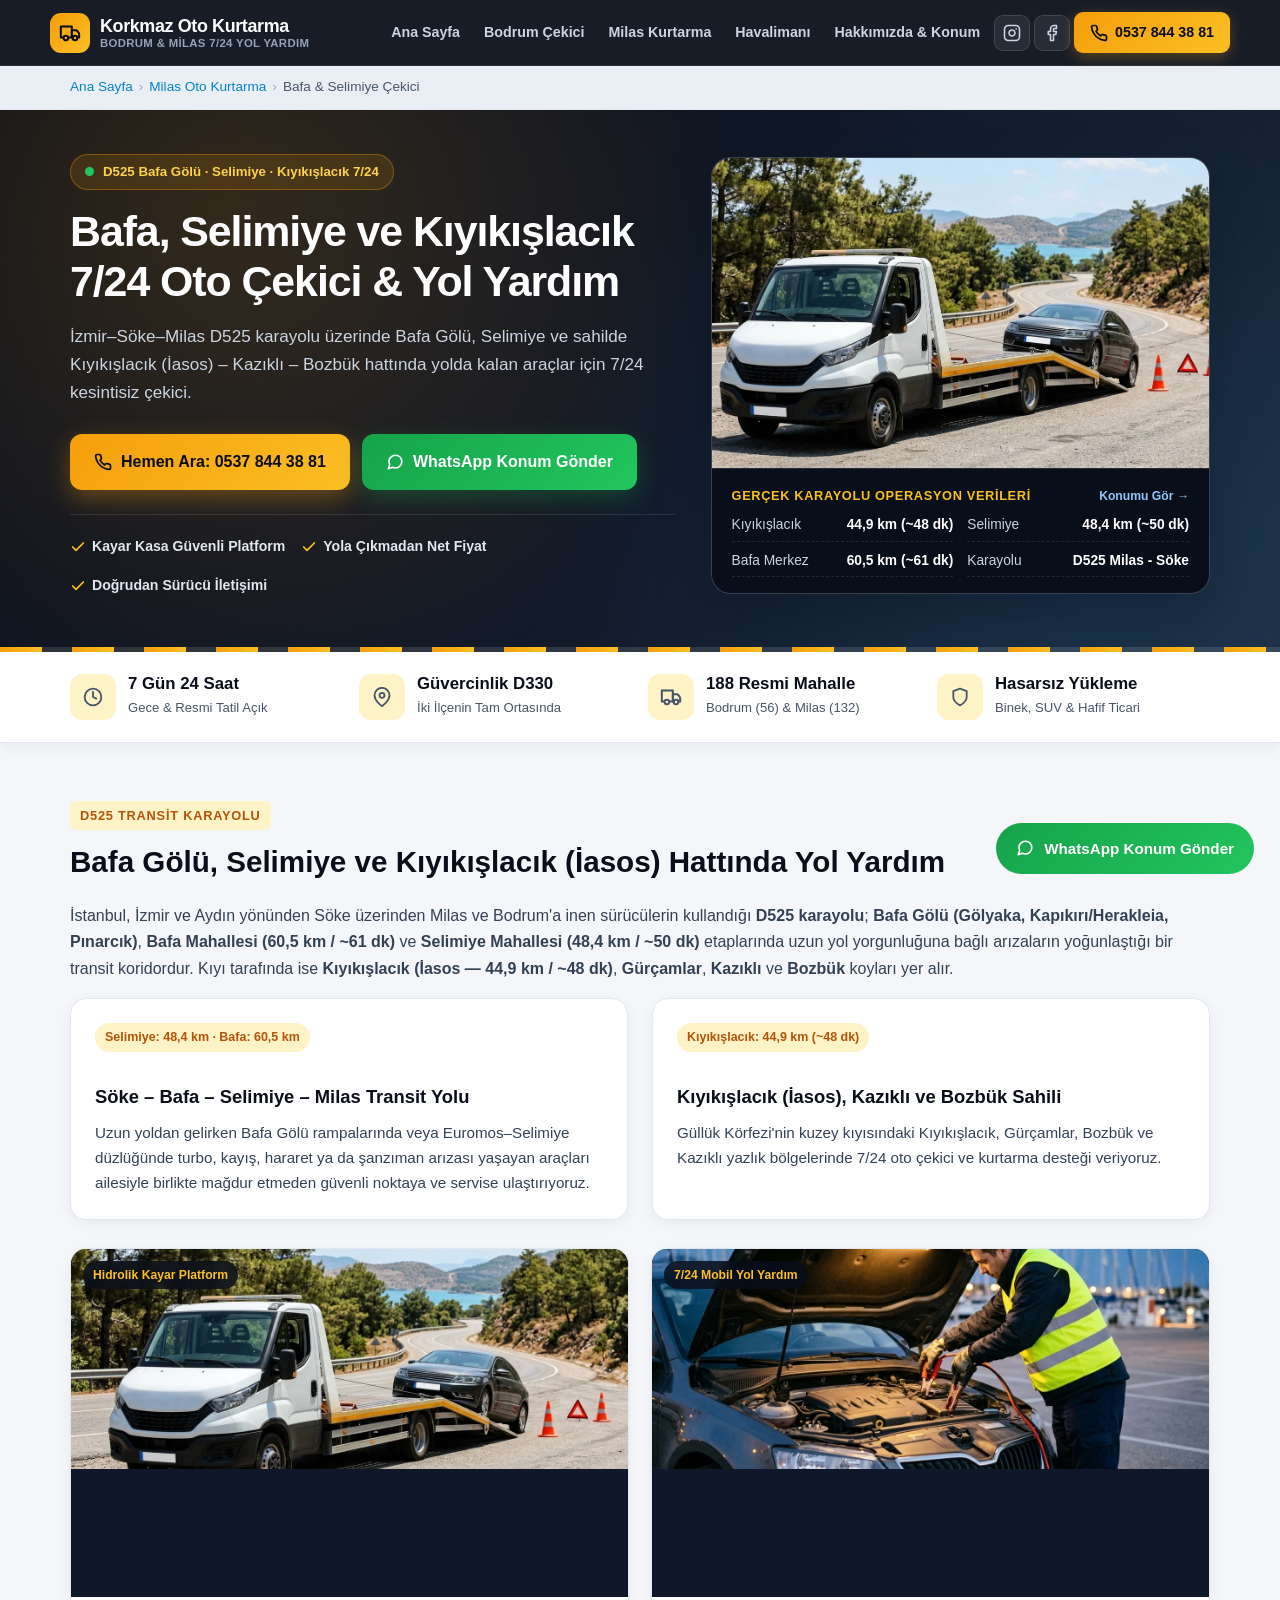
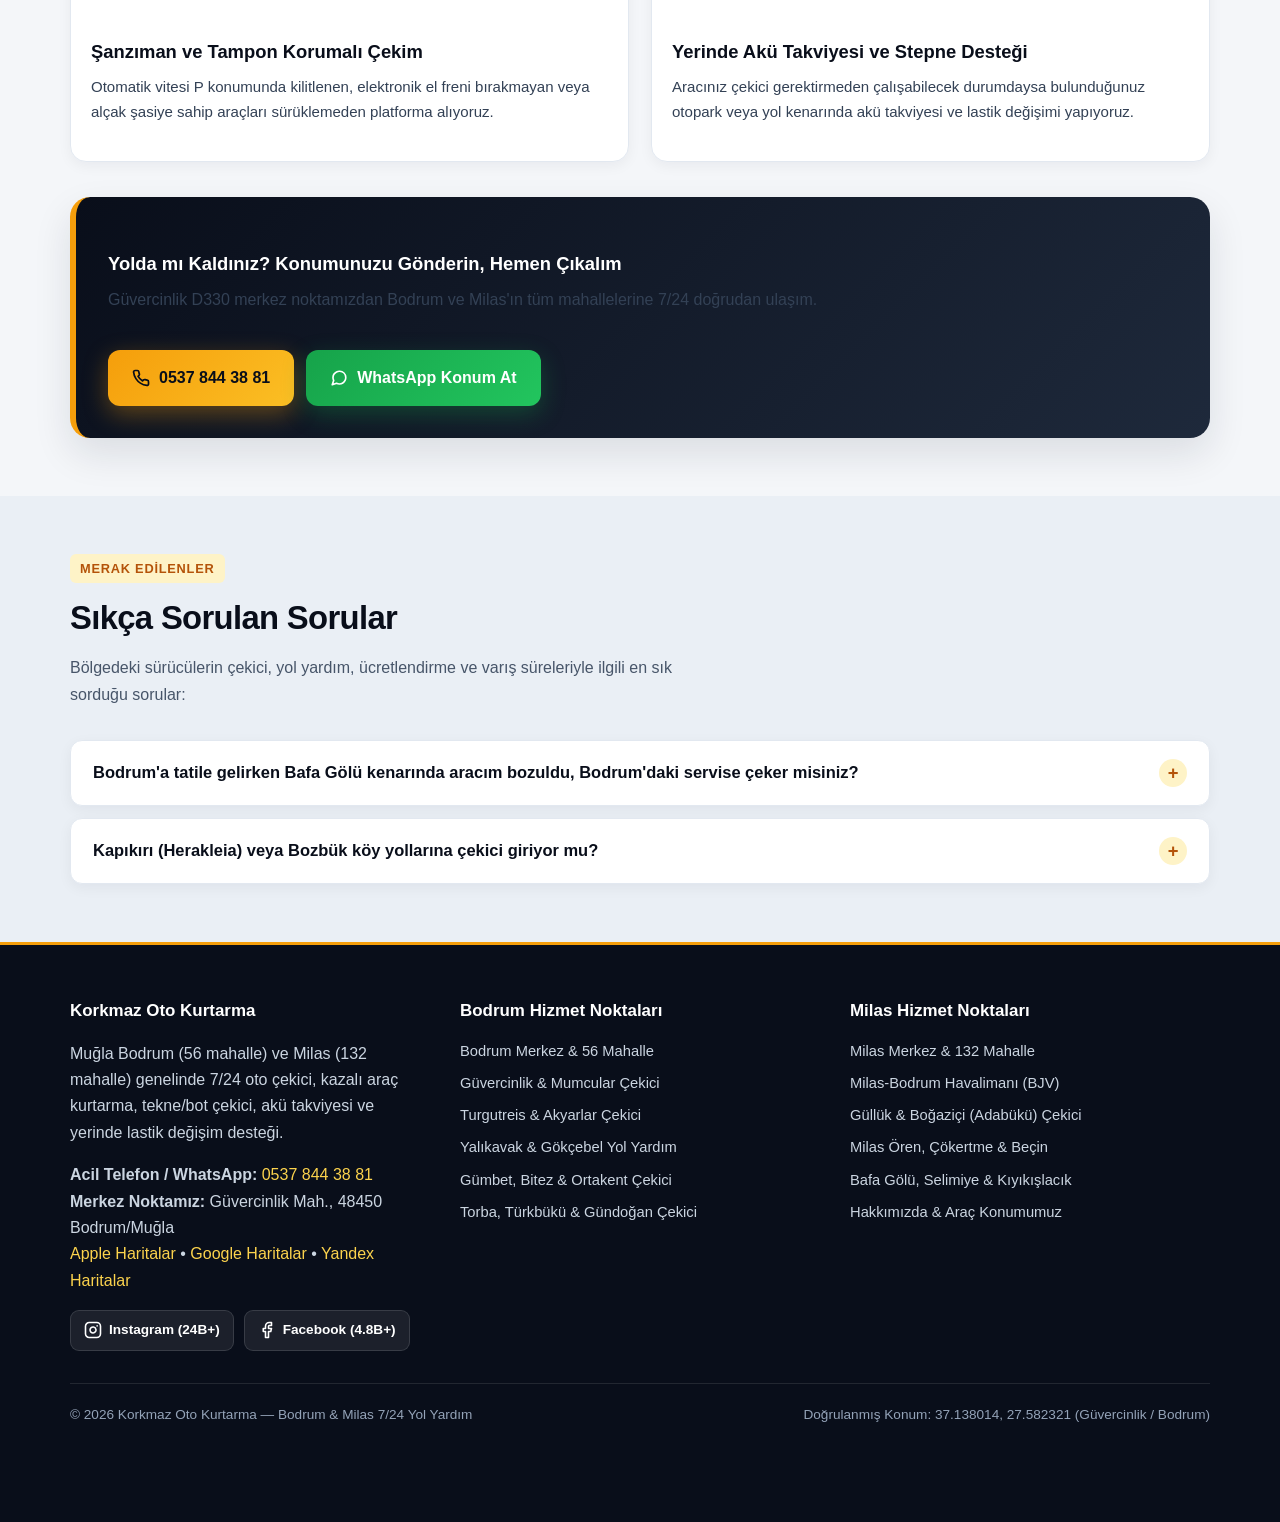
==== bafa-selimiye-cekici.html @ 641ee7a3 "Add files via upload" ====
<!DOCTYPE html>
<html lang="tr">
<head>
  <meta charset="utf-8">
  <meta name="viewport" content="width=device-width, initial-scale=1">
  <title>Bafa ve Selimiye 7/24 Çekici Yol Yardım | Korkmaz</title>
  <meta name="description" content="Bafa Gölü, Selimiye, Kapıkırı ve Kıyıkışlacık (İasos) D525 karayolunda 7/24 oto çekici ve yol yardım. Acil ulaşım hattı: 0537 844 38 81.">
  <link rel="canonical" href="https://www.kurtaricibodrum.com/bafa-selimiye-cekici.html">
  <meta name="robots" content="index, follow">
  <meta name="geo.region" content="TR-48">
  <meta name="geo.placename" content="Güvercinlik, Bodrum, Muğla">
  <meta name="geo.position" content="37.138014;27.582321">
  <meta name="ICBM" content="37.138014, 27.582321">
  <meta property="og:locale" content="tr_TR">
  <meta property="og:type" content="website">
  <meta property="og:title" content="Bafa ve Selimiye 7/24 Çekici Yol Yardım | Korkmaz">
  <meta property="og:description" content="Bafa Gölü, Selimiye, Kapıkırı ve Kıyıkışlacık (İasos) D525 karayolunda 7/24 oto çekici ve yol yardım. Acil ulaşım hattı: 0537 844 38 81.">
  <meta property="og:url" content="https://www.kurtaricibodrum.com/bafa-selimiye-cekici.html">
  <meta property="og:image" content="https://www.kurtaricibodrum.com/assets/img/kayar-kasa-oto-kurtarma.webp">
  <meta property="og:site_name" content="Korkmaz Oto Kurtarma">
  <link rel="stylesheet" href="assets/style.css">
  <script type="application/ld+json">
[
  {
    "@context": "https://schema.org",
    "@type": "AutomotiveBusiness",
    "@id": "https://www.kurtaricibodrum.com/#korkmaz-oto-kurtarma",
    "name": "Korkmaz Oto Kurtarma",
    "url": "https://www.kurtaricibodrum.com/bafa-selimiye-cekici.html",
    "image": "https://www.kurtaricibodrum.com/assets/img/kayar-kasa-oto-kurtarma.webp",
    "telephone": "+905378443881",
    "priceRange": "₺₺",
    "address": {
      "@type": "PostalAddress",
      "streetAddress": "Güvercinlik Mahallesi",
      "addressLocality": "Bodrum",
      "addressRegion": "Muğla",
      "postalCode": "48450",
      "addressCountry": "TR"
    },
    "geo": {
      "@type": "GeoCoordinates",
      "latitude": 37.138014,
      "longitude": 27.582321
    },
    "hasMap": "https://maps.apple.com/?ll=37.138014,27.582321&q=Korkmaz+Oto+Kurtarma",
    "openingHoursSpecification": [
      {
        "@type": "OpeningHoursSpecification",
        "dayOfWeek": [
          "Monday",
          "Tuesday",
          "Wednesday",
          "Thursday",
          "Friday",
          "Saturday",
          "Sunday"
        ],
        "opens": "00:00",
        "closes": "23:59"
      }
    ],
    "areaServed": [
      {
        "@type": "Place",
        "name": "Bafa, Milas"
      },
      {
        "@type": "Place",
        "name": "Selimiye, Milas"
      },
      {
        "@type": "Place",
        "name": "Kıyıkışlacık, Milas"
      },
      {
        "@type": "Place",
        "name": "Kapıkırı, Milas"
      },
      {
        "@type": "Place",
        "name": "Gölyaka, Milas"
      },
      {
        "@type": "Place",
        "name": "Bozbük, Milas"
      },
      {
        "@type": "Place",
        "name": "Kazıklı, Milas"
      }
    ],
    "sameAs": [
      "https://www.instagram.com/bodrum_korkmaz_oto_kurtarma/",
      "https://www.facebook.com/korkmazotoyolyardim",
      "https://maps.apple.com/?ll=37.138014,27.582321&q=Korkmaz+Oto+Kurtarma",
      "https://www.google.com/maps?q=37.138014,27.582321",
      "https://yandex.com.tr/harita/?pt=27.582321,37.138014&z=18&l=map"
    ]
  },
  {
    "@context": "https://schema.org",
    "@type": "BreadcrumbList",
    "itemListElement": [
      {
        "@type": "ListItem",
        "position": 1,
        "name": "Ana Sayfa",
        "item": "https://www.kurtaricibodrum.com/"
      },
      {
        "@type": "ListItem",
        "position": 2,
        "name": "Milas Oto Kurtarma",
        "item": "https://www.kurtaricibodrum.com/milas-oto-kurtarma.html"
      },
      {
        "@type": "ListItem",
        "position": 3,
        "name": "Bafa & Selimiye Çekici",
        "item": "https://www.kurtaricibodrum.com/bafa-selimiye-cekici.html"
      }
    ]
  },
  {
    "@context": "https://schema.org",
    "@type": "FAQPage",
    "mainEntity": [
      {
        "@type": "Question",
        "name": "Bodrum'a tatile gelirken Bafa Gölü kenarında aracım bozuldu, Bodrum'daki servise çeker misiniz?",
        "acceptedAnswer": {
          "@type": "Answer",
          "text": "Evet, Bafa veya Selimiye'de arızalanan aracınızı ister en yakın Milas Sanayi Sitesi'ne ister tatil yapacağınız Bodrum'daki yetkili/özel servise doğrudan çekiyoruz."
        }
      },
      {
        "@type": "Question",
        "name": "Kapıkırı (Herakleia) veya Bozbük köy yollarına çekici giriyor mu?",
        "acceptedAnswer": {
          "@type": "Answer",
          "text": "Evet, Bafa Gölü çevresindeki Kapıkırı ve Gölyaka ile sahildeki Kıyıkışlacık, Gürçamlar, Bozbük ve Kazıklı mahallelerinin tamamına ulaşıyoruz."
        }
      }
    ]
  }
]
  </script>
</head>
<body>
  <header class="site-header">
    <div class="container header-inner">
      <a href="index.html" class="brand">
        <span class="brand-badge"><svg width="22" height="22" viewBox="0 0 24 24" fill="none" stroke="currentColor" stroke-width="2.2" stroke-linecap="round" stroke-linejoin="round" aria-hidden="true"><path d="M10 17h4V5H2v12h3"/><path d="M20 17h2v-3.34a4 4 0 0 0-1.17-2.83L19 9h-5v8h1"/><circle cx="7.5" cy="17.5" r="2.5"/><circle cx="17.5" cy="17.5" r="2.5"/></svg></span>
        <span class="brand-text">
          <span class="brand-title">Korkmaz Oto Kurtarma</span>
          <span class="brand-sub">Bodrum &amp; Milas 7/24 Yol Yardım</span>
        </span>
      </a>
      <button class="nav-toggle" type="button" aria-label="Menüyü aç" aria-expanded="false">&#9776; Menü</button>
      <nav class="main-nav" id="mainNav" aria-label="Ana menü">
        <a href="index.html" class="">Ana Sayfa</a><a href="bodrum-cekici.html" class="">Bodrum Çekici</a><a href="milas-oto-kurtarma.html" class="">Milas Kurtarma</a><a href="milas-bodrum-havalimani-cekici.html" class="">Havalimanı</a><a href="hakkimizda.html" class="">Hakkımızda & Konum</a>
        <a href="https://www.instagram.com/bodrum_korkmaz_oto_kurtarma/" target="_blank" rel="noopener" class="header-social-icon" aria-label="Instagram (@bodrum_korkmaz_oto_kurtarma)" title="Instagram"><svg width="18" height="18" viewBox="0 0 24 24" fill="none" stroke="currentColor" stroke-width="2.1" stroke-linecap="round" stroke-linejoin="round" aria-hidden="true"><rect x="2" y="2" width="20" height="20" rx="5" ry="5"/><path d="M16 11.37A4 4 0 1 1 12.63 8 4 4 0 0 1 16 11.37z"/><line x1="17.5" y1="6.5" x2="17.51" y2="6.5"/></svg></a>
        <a href="https://www.facebook.com/korkmazotoyolyardim" target="_blank" rel="noopener" class="header-social-icon" aria-label="Facebook (Korkmaz Oto Kurtarma)" title="Facebook"><svg width="18" height="18" viewBox="0 0 24 24" fill="none" stroke="currentColor" stroke-width="2.1" stroke-linecap="round" stroke-linejoin="round" aria-hidden="true"><path d="M18 2h-3a5 5 0 0 0-5 5v3H7v4h3v8h4v-8h3l1-4h-4V7a1 1 0 0 1 1-1h3z"/></svg></a>
        <a href="tel:+905378443881" class="header-cta"><svg width="18" height="18" viewBox="0 0 24 24" fill="none" stroke="currentColor" stroke-width="2.3" stroke-linecap="round" stroke-linejoin="round" aria-hidden="true"><path d="M22 16.92v3a2 2 0 0 1-2.18 2 19.79 19.79 0 0 1-8.63-3.07 19.5 19.5 0 0 1-6-6 19.79 19.79 0 0 1-3.07-8.67A2 2 0 0 1 4.11 2h3a2 2 0 0 1 2 1.72c.12.96.36 1.9.7 2.81a2 2 0 0 1-.45 2.11L8.09 9.91a16 16 0 0 0 6 6l1.27-1.27a2 2 0 0 1 2.11-.45c.91.34 1.85.58 2.81.7A2 2 0 0 1 22 16.92z"/></svg> 0537 844 38 81</a>
      </nav>
    </div>
  </header>

  <nav class="breadcrumb" aria-label="Sayfa yolu"><div class="container"><ol><li><a href="index.html">Ana Sayfa</a></li><li><a href="milas-oto-kurtarma.html">Milas Oto Kurtarma</a></li><li aria-current="page">Bafa & Selimiye Çekici</li></ol></div></nav>

  <main>
    <section class="hero">
      <div class="container hero-grid">
        <div class="hero-content">
          <span class="hero-tag"><span class="live-dot"></span> D525 Bafa Gölü · Selimiye · Kıyıkışlacık 7/24</span>
          <h1>Bafa, Selimiye ve Kıyıkışlacık 7/24 Oto Çekici & Yol Yardım</h1>
          <p class="lead">İzmir–Söke–Milas D525 karayolu üzerinde Bafa Gölü, Selimiye ve sahilde Kıyıkışlacık (İasos) – Kazıklı – Bozbük hattında yolda kalan araçlar için 7/24 kesintisiz çekici.</p>
          <div class="cta-group">
            <a href="tel:+905378443881" class="btn btn-call"><svg width="18" height="18" viewBox="0 0 24 24" fill="none" stroke="currentColor" stroke-width="2.3" stroke-linecap="round" stroke-linejoin="round" aria-hidden="true"><path d="M22 16.92v3a2 2 0 0 1-2.18 2 19.79 19.79 0 0 1-8.63-3.07 19.5 19.5 0 0 1-6-6 19.79 19.79 0 0 1-3.07-8.67A2 2 0 0 1 4.11 2h3a2 2 0 0 1 2 1.72c.12.96.36 1.9.7 2.81a2 2 0 0 1-.45 2.11L8.09 9.91a16 16 0 0 0 6 6l1.27-1.27a2 2 0 0 1 2.11-.45c.91.34 1.85.58 2.81.7A2 2 0 0 1 22 16.92z"/></svg> Hemen Ara: 0537 844 38 81</a>
            <a href="https://wa.me/905378443881?text=Merhaba%2C%20Korkmaz%20Oto%20Kurtarma%27dan%20konumuma%20acil%20%C3%A7ekici%20%2F%20yol%20yard%C4%B1m%20deste%C4%9Fi%20istiyorum." class="btn btn-wa" rel="noopener" target="_blank"><svg width="18" height="18" viewBox="0 0 24 24" fill="none" stroke="currentColor" stroke-width="2.2" stroke-linecap="round" stroke-linejoin="round" aria-hidden="true"><path d="M21 11.5a8.38 8.38 0 0 1-.9 3.8 8.5 8.5 0 0 1-7.6 4.7 8.38 8.38 0 0 1-3.8-.9L3 21l1.9-5.7a8.38 8.38 0 0 1-.9-3.8 8.5 8.5 0 0 1 4.7-7.6 8.38 8.38 0 0 1 3.8-.9h.5a8.48 8.48 0 0 1 8 8v.5z"/></svg> WhatsApp Konum Gönder</a>
          </div>
          <div class="hero-trust">
            <span><svg width="16" height="16" viewBox="0 0 24 24" fill="none" stroke="currentColor" stroke-width="2.6" stroke-linecap="round" stroke-linejoin="round" aria-hidden="true"><polyline points="20 6 9 17 4 12"/></svg> Kayar Kasa Güvenli Platform</span>
            <span><svg width="16" height="16" viewBox="0 0 24 24" fill="none" stroke="currentColor" stroke-width="2.6" stroke-linecap="round" stroke-linejoin="round" aria-hidden="true"><polyline points="20 6 9 17 4 12"/></svg> Yola Çıkmadan Net Fiyat</span>
            <span><svg width="16" height="16" viewBox="0 0 24 24" fill="none" stroke="currentColor" stroke-width="2.6" stroke-linecap="round" stroke-linejoin="round" aria-hidden="true"><polyline points="20 6 9 17 4 12"/></svg> Doğrudan Sürücü İletişimi</span>
          </div>
        </div>
        <div class="hero-visual">
          <img src="assets/img/kayar-kasa-oto-kurtarma.webp" alt="Bafa Gölü ve Selimiye karayolunda 7/24 kayar kasa oto çekici" width="1280" height="800" fetchpriority="high">
          <div class="hero-overlay-card">
            <p class="hero-overlay-title"><span>Gerçek Karayolu Operasyon Verileri</span> <a href="hakkimizda.html#harita">Konumu Gör &rarr;</a></p>
            <div class="stat-grid-mini">
              <div><span>Kıyıkışlacık</span><strong>44,9 km (~48 dk)</strong></div><div><span>Selimiye</span><strong>48,4 km (~50 dk)</strong></div><div><span>Bafa Merkez</span><strong>60,5 km (~61 dk)</strong></div><div><span>Karayolu</span><strong>D525 Milas - Söke</strong></div>
            </div>
          </div>
        </div>
      </div>
    </section>

    <div class="metric-ribbon">
      <div class="container metric-grid">
        <div class="metric-box">
          <span class="metric-icon"><svg width="20" height="20" viewBox="0 0 24 24" fill="none" stroke="currentColor" stroke-width="2.2" stroke-linecap="round" stroke-linejoin="round" aria-hidden="true"><circle cx="12" cy="12" r="10"/><polyline points="12 6 12 12 16 14"/></svg></span>
          <div>
            <strong>7 Gün 24 Saat</strong>
            <span>Gece &amp; Resmi Tatil Açık</span>
          </div>
        </div>
        <div class="metric-box">
          <span class="metric-icon"><svg width="20" height="20" viewBox="0 0 24 24" fill="none" stroke="currentColor" stroke-width="2.2" stroke-linecap="round" stroke-linejoin="round" aria-hidden="true"><path d="M21 10c0 7-9 13-9 13s-9-6-9-13a9 9 0 0 1 18 0z"/><circle cx="12" cy="10" r="3"/></svg></span>
          <div>
            <strong>Güvercinlik D330</strong>
            <span>İki İlçenin Tam Ortasında</span>
          </div>
        </div>
        <div class="metric-box">
          <span class="metric-icon"><svg width="22" height="22" viewBox="0 0 24 24" fill="none" stroke="currentColor" stroke-width="2.2" stroke-linecap="round" stroke-linejoin="round" aria-hidden="true"><path d="M10 17h4V5H2v12h3"/><path d="M20 17h2v-3.34a4 4 0 0 0-1.17-2.83L19 9h-5v8h1"/><circle cx="7.5" cy="17.5" r="2.5"/><circle cx="17.5" cy="17.5" r="2.5"/></svg></span>
          <div>
            <strong>188 Resmi Mahalle</strong>
            <span>Bodrum (56) &amp; Milas (132)</span>
          </div>
        </div>
        <div class="metric-box">
          <span class="metric-icon"><svg width="20" height="20" viewBox="0 0 24 24" fill="none" stroke="currentColor" stroke-width="2.2" stroke-linecap="round" stroke-linejoin="round" aria-hidden="true"><path d="M12 22s8-4 8-10V5l-8-3-8 3v7c0 6 8 10 8 10z"/></svg></span>
          <div>
            <strong>Hasarsız Yükleme</strong>
            <span>Binek, SUV &amp; Hafif Ticari</span>
          </div>
        </div>
      </div>
    </div>

    
<section class="section prose">
  <div class="container">
    <span class="section-kicker">D525 Transit Karayolu</span>
    <h2>Bafa Gölü, Selimiye ve Kıyıkışlacık (İasos) Hattında Yol Yardım</h2>
    <p>İstanbul, İzmir ve Aydın yönünden Söke üzerinden Milas ve Bodrum'a inen sürücülerin kullandığı <strong>D525 karayolu</strong>; <strong>Bafa Gölü (Gölyaka, Kapıkırı/Herakleia, Pınarcık)</strong>, <strong>Bafa Mahallesi (60,5 km / ~61 dk)</strong> ve <strong>Selimiye Mahallesi (48,4 km / ~50 dk)</strong> etaplarında uzun yol yorgunluğuna bağlı arızaların yoğunlaştığı bir transit koridordur. Kıyı tarafında ise <strong>Kıyıkışlacık (İasos — 44,9 km / ~48 dk)</strong>, <strong>Gürçamlar</strong>, <strong>Kazıklı</strong> ve <strong>Bozbük</strong> koyları yer alır.</p>
    <div class="grid-2">
      <div class="card">
        <span class="badge-km">Selimiye: 48,4 km · Bafa: 60,5 km</span>
        <h3>Söke – Bafa – Selimiye – Milas Transit Yolu</h3>
        <p>Uzun yoldan gelirken Bafa Gölü rampalarında veya Euromos–Selimiye düzlüğünde turbo, kayış, hararet ya da şanzıman arızası yaşayan araçları ailesiyle birlikte mağdur etmeden güvenli noktaya ve servise ulaştırıyoruz.</p>
      </div>
      <div class="card">
        <span class="badge-km">Kıyıkışlacık: 44,9 km (~48 dk)</span>
        <h3>Kıyıkışlacık (İasos), Kazıklı ve Bozbük Sahili</h3>
        <p>Güllük Körfezi'nin kuzey kıyısındaki Kıyıkışlacık, Gürçamlar, Bozbük ve Kazıklı yazlık bölgelerinde 7/24 oto çekici ve kurtarma desteği veriyoruz.</p>
      </div>
    </div>
    
<div class="service-grid" style="margin-top:28px;">
  <div class="service-card">
    <div class="service-img-wrap">
      <img src="assets/img/kayar-kasa-oto-kurtarma.webp" alt="Hidrolik kayar kasa oto kurtarıcı platforma araç yükleme" width="1280" height="800" loading="lazy">
      <span class="service-chip">Hidrolik Kayar Platform</span>
    </div>
    <div class="service-body">
      <h3>Şanzıman ve Tampon Korumalı Çekim</h3>
      <p>Otomatik vitesi P konumunda kilitlenen, elektronik el freni bırakmayan veya alçak şasiye sahip araçları sürüklemeden platforma alıyoruz.</p>
    </div>
  </div>
  <div class="service-card">
    <div class="service-img-wrap">
      <img src="assets/img/yerinde-aku-takviyesi.webp" alt="Gece otoparkta profesyonel akü takviyesi yol yardım desteği" width="1280" height="800" loading="lazy">
      <span class="service-chip">7/24 Mobil Yol Yardım</span>
    </div>
    <div class="service-body">
      <h3>Yerinde Akü Takviyesi ve Stepne Desteği</h3>
      <p>Aracınız çekici gerektirmeden çalışabilecek durumdaysa bulunduğunuz otopark veya yol kenarında akü takviyesi ve lastik değişimi yapıyoruz.</p>
    </div>
  </div>
</div>

    
<div class="cta-banner">
  <div>
    <h3>Yolda mı Kaldınız? Konumunuzu Gönderin, Hemen Çıkalım</h3>
    <p>Güvercinlik D330 merkez noktamızdan Bodrum ve Milas'ın tüm mahallelerine 7/24 doğrudan ulaşım.</p>
  </div>
  <div class="cta-group">
    <a href="tel:+905378443881" class="btn btn-call"><svg width="18" height="18" viewBox="0 0 24 24" fill="none" stroke="currentColor" stroke-width="2.3" stroke-linecap="round" stroke-linejoin="round" aria-hidden="true"><path d="M22 16.92v3a2 2 0 0 1-2.18 2 19.79 19.79 0 0 1-8.63-3.07 19.5 19.5 0 0 1-6-6 19.79 19.79 0 0 1-3.07-8.67A2 2 0 0 1 4.11 2h3a2 2 0 0 1 2 1.72c.12.96.36 1.9.7 2.81a2 2 0 0 1-.45 2.11L8.09 9.91a16 16 0 0 0 6 6l1.27-1.27a2 2 0 0 1 2.11-.45c.91.34 1.85.58 2.81.7A2 2 0 0 1 22 16.92z"/></svg> 0537 844 38 81</a>
    <a href="https://wa.me/905378443881?text=Merhaba%2C%20Korkmaz%20Oto%20Kurtarma%27dan%20konumuma%20acil%20%C3%A7ekici%20%2F%20yol%20yard%C4%B1m%20deste%C4%9Fi%20istiyorum." class="btn btn-wa" rel="noopener" target="_blank"><svg width="18" height="18" viewBox="0 0 24 24" fill="none" stroke="currentColor" stroke-width="2.2" stroke-linecap="round" stroke-linejoin="round" aria-hidden="true"><path d="M21 11.5a8.38 8.38 0 0 1-.9 3.8 8.5 8.5 0 0 1-7.6 4.7 8.38 8.38 0 0 1-3.8-.9L3 21l1.9-5.7a8.38 8.38 0 0 1-.9-3.8 8.5 8.5 0 0 1 4.7-7.6 8.38 8.38 0 0 1 3.8-.9h.5a8.48 8.48 0 0 1 8 8v.5z"/></svg> WhatsApp Konum At</a>
  </div>
</div>

  </div>
</section>


    
        <section class="section section-alt" id="sss">
          <div class="container">
            <div class="section-header">
              <span class="section-kicker">Merak Edilenler</span>
              <h2 class="section-title">Sıkça Sorulan Sorular</h2>
              <p class="section-sub">Bölgedeki sürücülerin çekici, yol yardım, ücretlendirme ve varış süreleriyle ilgili en sık sorduğu sorular:</p>
            </div>
            <div class="faq-list">
              <details class="faq-item"><summary>Bodrum'a tatile gelirken Bafa Gölü kenarında aracım bozuldu, Bodrum'daki servise çeker misiniz?</summary><p>Evet, Bafa veya Selimiye'de arızalanan aracınızı ister en yakın Milas Sanayi Sitesi'ne ister tatil yapacağınız Bodrum'daki yetkili/özel servise doğrudan çekiyoruz.</p></details><details class="faq-item"><summary>Kapıkırı (Herakleia) veya Bozbük köy yollarına çekici giriyor mu?</summary><p>Evet, Bafa Gölü çevresindeki Kapıkırı ve Gölyaka ile sahildeki Kıyıkışlacık, Gürçamlar, Bozbük ve Kazıklı mahallelerinin tamamına ulaşıyoruz.</p></details>
            </div>
          </div>
        </section>
        
  </main>

  <footer class="site-footer">
    <div class="container">
      <div class="footer-grid">
        <div>
          <h3>Korkmaz Oto Kurtarma</h3>
          <p>Muğla Bodrum (56 mahalle) ve Milas (132 mahalle) genelinde 7/24 oto çekici, kazalı araç kurtarma, tekne/bot çekici, akü takviyesi ve yerinde lastik değişim desteği.</p>
          <p><strong>Acil Telefon / WhatsApp:</strong> <a href="tel:+905378443881">0537 844 38 81</a><br>
          <strong>Merkez Noktamız:</strong> Güvercinlik Mah., 48450 Bodrum/Muğla<br>
          <a href="https://maps.apple.com/?ll=37.138014,27.582321&q=Korkmaz+Oto+Kurtarma" target="_blank" rel="noopener">Apple Haritalar</a> &bull; <a href="https://www.google.com/maps?q=37.138014,27.582321" target="_blank" rel="noopener">Google Haritalar</a> &bull; <a href="https://yandex.com.tr/harita/?pt=27.582321,37.138014&z=18&l=map" target="_blank" rel="noopener">Yandex Haritalar</a></p>
          <div class="footer-social-row">
            <a href="https://www.instagram.com/bodrum_korkmaz_oto_kurtarma/" target="_blank" rel="noopener" class="footer-social-btn"><svg width="18" height="18" viewBox="0 0 24 24" fill="none" stroke="currentColor" stroke-width="2.1" stroke-linecap="round" stroke-linejoin="round" aria-hidden="true"><rect x="2" y="2" width="20" height="20" rx="5" ry="5"/><path d="M16 11.37A4 4 0 1 1 12.63 8 4 4 0 0 1 16 11.37z"/><line x1="17.5" y1="6.5" x2="17.51" y2="6.5"/></svg> Instagram (24B+)</a>
            <a href="https://www.facebook.com/korkmazotoyolyardim" target="_blank" rel="noopener" class="footer-social-btn"><svg width="18" height="18" viewBox="0 0 24 24" fill="none" stroke="currentColor" stroke-width="2.1" stroke-linecap="round" stroke-linejoin="round" aria-hidden="true"><path d="M18 2h-3a5 5 0 0 0-5 5v3H7v4h3v8h4v-8h3l1-4h-4V7a1 1 0 0 1 1-1h3z"/></svg> Facebook (4.8B+)</a>
          </div>
        </div>
        <div>
          <h3>Bodrum Hizmet Noktaları</h3>
          <ul class="footer-links">
            <li><a href="bodrum-cekici.html">Bodrum Merkez &amp; 56 Mahalle</a></li>
            <li><a href="guvercinlik-cekici.html">Güvercinlik &amp; Mumcular Çekici</a></li>
            <li><a href="turgutreis-cekici.html">Turgutreis &amp; Akyarlar Çekici</a></li>
            <li><a href="yalikavak-yol-yardim.html">Yalıkavak &amp; Gökçebel Yol Yardım</a></li>
            <li><a href="gumbet-bitez-ortakent-cekici.html">Gümbet, Bitez &amp; Ortakent Çekici</a></li>
            <li><a href="torba-turkbuku-gundogan-cekici.html">Torba, Türkbükü &amp; Gündoğan Çekici</a></li>
          </ul>
        </div>
        <div>
          <h3>Milas Hizmet Noktaları</h3>
          <ul class="footer-links">
            <li><a href="milas-oto-kurtarma.html">Milas Merkez &amp; 132 Mahalle</a></li>
            <li><a href="milas-bodrum-havalimani-cekici.html">Milas-Bodrum Havalimanı (BJV)</a></li>
            <li><a href="gulluk-bogazici-cekici.html">Güllük &amp; Boğaziçi (Adabükü) Çekici</a></li>
            <li><a href="oren-cekici.html">Milas Ören, Çökertme &amp; Beçin</a></li>
            <li><a href="bafa-selimiye-cekici.html">Bafa Gölü, Selimiye &amp; Kıyıkışlacık</a></li>
            <li><a href="hakkimizda.html">Hakkımızda &amp; Araç Konumumuz</a></li>
          </ul>
        </div>
      </div>
      <div class="footer-bottom">
        <span>&copy; 2026 Korkmaz Oto Kurtarma — Bodrum &amp; Milas 7/24 Yol Yardım</span>
        <span>Doğrulanmış Konum: 37.138014, 27.582321 (Güvercinlik / Bodrum)</span>
      </div>
    </div>
  </footer>

  <a href="https://wa.me/905378443881?text=Merhaba%2C%20Korkmaz%20Oto%20Kurtarma%27dan%20konumuma%20acil%20%C3%A7ekici%20%2F%20yol%20yard%C4%B1m%20deste%C4%9Fi%20istiyorum." class="desktop-wa-float" rel="noopener" target="_blank" aria-label="WhatsApp üzerinden konum gönder">
    <svg width="18" height="18" viewBox="0 0 24 24" fill="none" stroke="currentColor" stroke-width="2.2" stroke-linecap="round" stroke-linejoin="round" aria-hidden="true"><path d="M21 11.5a8.38 8.38 0 0 1-.9 3.8 8.5 8.5 0 0 1-7.6 4.7 8.38 8.38 0 0 1-3.8-.9L3 21l1.9-5.7a8.38 8.38 0 0 1-.9-3.8 8.5 8.5 0 0 1 4.7-7.6 8.38 8.38 0 0 1 3.8-.9h.5a8.48 8.48 0 0 1 8 8v.5z"/></svg> <span>WhatsApp Konum Gönder</span>
  </a>

  <div class="mobile-sticky-bar" role="region" aria-label="Acil iletişim çubuğu">
    <a href="tel:+905378443881" class="btn-call"><svg width="18" height="18" viewBox="0 0 24 24" fill="none" stroke="currentColor" stroke-width="2.3" stroke-linecap="round" stroke-linejoin="round" aria-hidden="true"><path d="M22 16.92v3a2 2 0 0 1-2.18 2 19.79 19.79 0 0 1-8.63-3.07 19.5 19.5 0 0 1-6-6 19.79 19.79 0 0 1-3.07-8.67A2 2 0 0 1 4.11 2h3a2 2 0 0 1 2 1.72c.12.96.36 1.9.7 2.81a2 2 0 0 1-.45 2.11L8.09 9.91a16 16 0 0 0 6 6l1.27-1.27a2 2 0 0 1 2.11-.45c.91.34 1.85.58 2.81.7A2 2 0 0 1 22 16.92z"/></svg> Hemen Ara</a>
    <a href="https://wa.me/905378443881?text=Merhaba%2C%20Korkmaz%20Oto%20Kurtarma%27dan%20konumuma%20acil%20%C3%A7ekici%20%2F%20yol%20yard%C4%B1m%20deste%C4%9Fi%20istiyorum." class="btn-wa" rel="noopener" target="_blank"><svg width="18" height="18" viewBox="0 0 24 24" fill="none" stroke="currentColor" stroke-width="2.2" stroke-linecap="round" stroke-linejoin="round" aria-hidden="true"><path d="M21 11.5a8.38 8.38 0 0 1-.9 3.8 8.5 8.5 0 0 1-7.6 4.7 8.38 8.38 0 0 1-3.8-.9L3 21l1.9-5.7a8.38 8.38 0 0 1-.9-3.8 8.5 8.5 0 0 1 4.7-7.6 8.38 8.38 0 0 1 3.8-.9h.5a8.48 8.48 0 0 1 8 8v.5z"/></svg> Konum Gönder</a>
  </div>

  <script>
    (function () {
      var hdr = document.querySelector('.site-header');
      var navBtn = document.querySelector('.nav-toggle');
      var navEl = document.getElementById('mainNav');
      if (navBtn && navEl) {
        navBtn.addEventListener('click', function () {
          var isOpen = navEl.classList.toggle('open');
          navBtn.setAttribute('aria-expanded', isOpen ? 'true' : 'false');
        });
      }
      if (hdr) {
        window.addEventListener('scroll', function () {
          hdr.classList.toggle('scrolled', window.scrollY > 24);
        }, { passive: true });
      }
      if ('IntersectionObserver' in window) {
        document.documentElement.classList.add('js-anim');
        var targets = document.querySelectorAll('.service-card, .card, .step-card, .table-wrap, .cta-banner, .faq-item, .section-header');
        var io = new IntersectionObserver(function (entries) {
          entries.forEach(function (e) {
            if (e.isIntersecting) {
              e.target.classList.add('is-visible');
              io.unobserve(e.target);
            }
          });
        }, { threshold: 0.08, rootMargin: '0px 0px -30px 0px' });
        targets.forEach(function (el, i) {
          el.classList.add('reveal');
          var mod = i % 3;
          if (mod === 1) el.classList.add('reveal-d1');
          if (mod === 2) el.classList.add('reveal-d2');
          io.observe(el);
        });
      }
    })();
  </script>
</body>
</html>
---- assets/style.css ----
:root {
  --bg: #f4f6f9;
  --surface: #ffffff;
  --dark: #090e1a;
  --dark-2: #111827;
  --dark-3: #1e293b;
  --amber: #f59e0b;
  --amber-bright: #fbbf24;
  --amber-deep: #b45309;
  --amber-soft: #fef3c7;
  --green: #16a34a;
  --green-bright: #22c55e;
  --text: #0f172a;
  --muted: #475569;
  --border: #e2e8f0;
  --radius: 16px;
  --radius-sm: 10px;
  --shadow-sm: 0 4px 14px rgba(15, 23, 42, 0.05);
  --shadow-md: 0 16px 38px rgba(15, 23, 42, 0.11);
  --shadow-lg: 0 24px 52px rgba(9, 14, 26, 0.34);
}

*, *::before, *::after {
  box-sizing: border-box;
}

html {
  scroll-behavior: smooth;
  -webkit-text-size-adjust: 100%;
}

body {
  margin: 0;
  font-family: -apple-system, BlinkMacSystemFont, "Segoe UI", Inter, Roboto, "Helvetica Neue", Arial, sans-serif;
  color: var(--text);
  background: var(--bg);
  line-height: 1.65;
  padding-bottom: 82px;
  overflow-x: hidden;
}

@media (min-width: 920px) {
  body {
    padding-bottom: 0;
  }
}

img {
  max-width: 100%;
  display: block;
}

a {
  color: #0284c7;
  text-decoration: none;
  transition: color 0.18s ease;
}

a:hover {
  color: #0369a1;
}

.container {
  width: 100%;
  max-width: 1180px;
  margin: 0 auto;
  padding: 0 20px;
}

/* ================= KEYFRAME ANIMATIONS (60fps GPU) ================= */
@keyframes radarPulse {
  0% { box-shadow: 0 0 0 0 rgba(34, 197, 94, 0.7); }
  70% { box-shadow: 0 0 0 10px rgba(34, 197, 94, 0); }
  100% { box-shadow: 0 0 0 0 rgba(34, 197, 94, 0); }
}

@keyframes amberBeacon {
  0%, 100% { box-shadow: 0 4px 16px rgba(245, 158, 11, 0.35); }
  50% { box-shadow: 0 4px 26px rgba(251, 191, 36, 0.75); }
}

@keyframes btnShine {
  0% { transform: translateX(-140%) skewX(-22deg); }
  28%, 100% { transform: translateX(260%) skewX(-22deg); }
}

@keyframes phoneRing {
  0%, 100% { transform: rotate(0deg); }
  15% { transform: rotate(-14deg); }
  30% { transform: rotate(14deg); }
  45% { transform: rotate(-10deg); }
  60% { transform: rotate(10deg); }
  75% { transform: rotate(0deg); }
}

@keyframes heroFadeUp {
  from {
    opacity: 0;
    transform: translateY(20px);
  }
  to {
    opacity: 1;
    transform: translateY(0);
  }
}

@keyframes heroCardFloat {
  0%, 100% { transform: translateY(0px); }
  50% { transform: translateY(-6px); }
}

@keyframes highwayDash {
  from { background-position: 0 0; }
  to { background-position: 72px 0; }
}

@keyframes waFloatPulse {
  0% { box-shadow: 0 10px 26px rgba(22, 163, 74, 0.42), 0 0 0 0 rgba(34, 197, 94, 0.55); }
  70% { box-shadow: 0 10px 26px rgba(22, 163, 74, 0.42), 0 0 0 14px rgba(34, 197, 94, 0); }
  100% { box-shadow: 0 10px 26px rgba(22, 163, 74, 0.42), 0 0 0 0 rgba(34, 197, 94, 0); }
}

/* Scroll Reveal (Progressive Enhancement - Zero LCP Delay) */
.js-anim .reveal {
  opacity: 0;
  transform: translateY(26px);
  transition: opacity 0.62s cubic-bezier(0.22, 1, 0.36, 1), transform 0.62s cubic-bezier(0.22, 1, 0.36, 1);
  will-change: opacity, transform;
}

.js-anim .reveal.is-visible {
  opacity: 1;
  transform: translateY(0);
}

.js-anim .reveal-d1 { transition-delay: 80ms; }
.js-anim .reveal-d2 { transition-delay: 160ms; }
.js-anim .reveal-d3 { transition-delay: 240ms; }

/* Header & Navigation */
.site-header {
  background: rgba(9, 14, 26, 0.94);
  backdrop-filter: blur(14px);
  color: #fff;
  position: sticky;
  top: 0;
  z-index: 60;
  border-bottom: 1px solid rgba(255, 255, 255, 0.09);
  transition: box-shadow 0.25s ease, background 0.25s ease;
}

.site-header.scrolled {
  background: rgba(9, 14, 26, 0.98);
  box-shadow: 0 10px 30px rgba(0, 0, 0, 0.35);
}

.header-inner {
  display: flex;
  flex-wrap: wrap;
  align-items: center;
  justify-content: space-between;
  padding: 12px 0;
  gap: 10px;
}

.brand {
  display: inline-flex;
  align-items: center;
  gap: 10px;
  color: #fff !important;
  text-decoration: none !important;
}

.brand-badge {
  background: linear-gradient(135deg, var(--amber) 0%, var(--amber-bright) 100%);
  color: #090e1a;
  width: 40px;
  height: 40px;
  border-radius: 11px;
  display: inline-flex;
  align-items: center;
  justify-content: center;
  flex-shrink: 0;
  animation: amberBeacon 3s ease-in-out infinite;
}

.brand-text {
  display: flex;
  flex-direction: column;
  line-height: 1.15;
}

.brand-title {
  font-weight: 800;
  font-size: 1.12rem;
  letter-spacing: -0.02em;
}

.brand-sub {
  font-size: 0.71rem;
  color: #94a3b8;
  font-weight: 600;
  letter-spacing: 0.03em;
  text-transform: uppercase;
}

.nav-toggle {
  display: inline-flex;
  align-items: center;
  justify-content: center;
  gap: 6px;
  background: rgba(255, 255, 255, 0.09);
  border: 1px solid rgba(255, 255, 255, 0.18);
  color: #fff;
  border-radius: 10px;
  padding: 8px 12px;
  font-size: 0.88rem;
  font-weight: 700;
  cursor: pointer;
}

@media (max-width: 919px) {
  .main-nav {
    display: none;
    width: 100%;
    flex-direction: column;
    align-items: stretch;
    padding-top: 10px;
    border-top: 1px solid rgba(255, 255, 255, 0.1);
    gap: 6px;
  }
  .main-nav.open {
    display: flex;
  }
  .main-nav a {
    padding: 10px 12px;
  }
  .header-social-row-mobile {
    display: flex;
    gap: 8px;
    padding: 4px 0;
  }
}

@media (min-width: 920px) {
  .main-nav {
    display: flex;
    flex-wrap: wrap;
    align-items: center;
    gap: 4px;
  }
  .nav-toggle {
    display: none;
  }
}

.main-nav a {
  color: #cbd5e1;
  font-size: 0.89rem;
  font-weight: 600;
  padding: 7px 10px;
  border-radius: 9px;
  text-decoration: none;
  position: relative;
  transition: background 0.18s ease, color 0.18s ease, transform 0.18s ease;
}

.header-social-icon {
  width: 36px;
  height: 36px;
  padding: 0 !important;
  display: inline-flex !important;
  align-items: center;
  justify-content: center;
  border-radius: 9px !important;
  background: rgba(255, 255, 255, 0.07);
  border: 1px solid rgba(255, 255, 255, 0.12);
}

.header-social-icon:hover {
  transform: translateY(-2px);
  background: rgba(255, 255, 255, 0.16) !important;
}

/* Social Media Proof Cards */
.social-grid {
  display: grid;
  grid-template-columns: repeat(auto-fit, minmax(290px, 1fr));
  gap: 20px;
  margin-top: 28px;
}

.social-card {
  display: flex;
  align-items: center;
  justify-content: space-between;
  gap: 16px;
  padding: 22px 24px;
  border-radius: var(--radius);
  color: #fff !important;
  text-decoration: none !important;
  box-shadow: var(--shadow-sm);
  transition: transform 0.25s cubic-bezier(0.22, 1, 0.36, 1), box-shadow 0.25s ease;
}

.social-card:hover {
  transform: translateY(-5px);
  box-shadow: var(--shadow-md);
}

.social-ig {
  background: linear-gradient(135deg, #833ab4 0%, #dc2743 52%, #f09433 100%);
}

.social-fb {
  background: linear-gradient(135deg, #0f3c8a 0%, #1877f2 100%);
}

.social-card-left {
  display: flex;
  align-items: center;
  gap: 14px;
}

.social-icon-box {
  width: 48px;
  height: 48px;
  border-radius: 13px;
  background: rgba(255, 255, 255, 0.18);
  backdrop-filter: blur(6px);
  display: inline-flex;
  align-items: center;
  justify-content: center;
  flex-shrink: 0;
}

.social-card strong {
  display: block;
  font-size: 1.06rem;
  letter-spacing: -0.01em;
}

.social-card span {
  font-size: 0.85rem;
  color: rgba(255, 255, 255, 0.9);
}

.social-pill {
  background: rgba(255, 255, 255, 0.2);
  padding: 6px 12px;
  border-radius: 999px;
  font-size: 0.8rem;
  font-weight: 800;
  white-space: nowrap;
}

.footer-social-row {
  display: flex;
  flex-wrap: wrap;
  gap: 10px;
  margin-top: 14px;
}

.footer-social-btn {
  display: inline-flex;
  align-items: center;
  gap: 7px;
  padding: 8px 13px;
  border-radius: 9px;
  background: rgba(255, 255, 255, 0.08);
  border: 1px solid rgba(255, 255, 255, 0.12);
  color: #fff !important;
  font-size: 0.85rem;
  font-weight: 700;
  text-decoration: none !important;
  transition: transform 0.18s ease, background 0.18s ease;
}

.footer-social-btn:hover {
  transform: translateY(-2px);
  background: rgba(255, 255, 255, 0.16);
}

.main-nav a:hover,
.main-nav a.active {
  background: rgba(255, 255, 255, 0.1);
  color: #ffffff;
}

.header-cta {
  background: linear-gradient(135deg, var(--amber) 0%, var(--amber-bright) 100%) !important;
  color: #090e1a !important;
  font-weight: 800 !important;
  padding: 9px 16px !important;
  display: inline-flex;
  align-items: center;
  gap: 7px;
  box-shadow: 0 4px 14px rgba(245, 158, 11, 0.3);
}

.header-cta:hover svg,
.btn-call:hover svg {
  animation: phoneRing 0.65s ease-in-out;
}

/* Breadcrumb */
.breadcrumb {
  background: #eaeff5;
  padding: 10px 0;
  font-size: 0.85rem;
  color: var(--muted);
  border-bottom: 1px solid var(--border);
}

.breadcrumb ol {
  list-style: none;
  margin: 0;
  padding: 0;
  display: flex;
  flex-wrap: wrap;
  gap: 6px;
  align-items: center;
}

.breadcrumb li + li::before {
  content: "›";
  margin-right: 6px;
  color: #94a3b8;
}

/* Hero Section */
.hero {
  position: relative;
  background:
    radial-gradient(circle at 18% 20%, rgba(245, 158, 11, 0.17), transparent 45%),
    radial-gradient(circle at 85% 75%, rgba(14, 165, 233, 0.13), transparent 45%),
    linear-gradient(135deg, #090e1a 0%, #111827 55%, #1e293b 100%);
  color: #fff;
  padding: 44px 0 54px;
  overflow: hidden;
}

/* Animated Highway Lane Divider at bottom of Hero */
.hero::after {
  content: "";
  position: absolute;
  left: 0;
  right: 0;
  bottom: 0;
  height: 5px;
  background: repeating-linear-gradient(
    90deg,
    var(--amber) 0px,
    var(--amber-bright) 42px,
    rgba(255, 255, 255, 0.12) 42px,
    rgba(255, 255, 255, 0.12) 72px
  );
  animation: highwayDash 2.2s linear infinite;
}

.hero-grid {
  display: grid;
  grid-template-columns: 1fr;
  gap: 36px;
  align-items: center;
}

@media (min-width: 920px) {
  .hero-grid {
    grid-template-columns: 1.15fr 0.95fr;
  }
}

.hero-content > * {
  animation: heroFadeUp 0.65s cubic-bezier(0.22, 1, 0.36, 1) both;
}
.hero-content > *:nth-child(1) { animation-delay: 0.04s; }
.hero-content > *:nth-child(2) { animation-delay: 0.12s; }
.hero-content > *:nth-child(3) { animation-delay: 0.20s; }
.hero-content > *:nth-child(4) { animation-delay: 0.28s; }
.hero-content > *:nth-child(5) { animation-delay: 0.36s; }

.hero-tag {
  display: inline-flex;
  align-items: center;
  gap: 9px;
  background: rgba(245, 158, 11, 0.14);
  color: #fcd34d;
  border: 1px solid rgba(245, 158, 11, 0.35);
  padding: 6px 14px;
  border-radius: 999px;
  font-size: 0.83rem;
  font-weight: 700;
  margin-bottom: 16px;
}

.live-dot {
  width: 9px;
  height: 9px;
  border-radius: 50%;
  background: #22c55e;
  display: inline-block;
  animation: radarPulse 1.9s infinite;
}

.hero h1 {
  margin: 0 0 16px;
  font-size: clamp(1.85rem, 3.6vw, 2.68rem);
  line-height: 1.18;
  letter-spacing: -0.025em;
  font-weight: 800;
}

.hero p.lead {
  margin: 0 0 26px;
  color: #cbd5e1;
  font-size: 1.07rem;
  max-width: 62ch;
}

.cta-group {
  display: flex;
  flex-wrap: wrap;
  gap: 12px;
}

.btn {
  position: relative;
  overflow: hidden;
  display: inline-flex;
  align-items: center;
  justify-content: center;
  gap: 9px;
  padding: 15px 24px;
  border-radius: 12px;
  font-weight: 800;
  font-size: 1rem;
  text-decoration: none !important;
  transition: transform 0.2s cubic-bezier(0.22, 1, 0.36, 1), box-shadow 0.2s ease, filter 0.18s ease;
  min-height: 52px;
  cursor: pointer;
}

.btn:hover {
  transform: translateY(-3px);
}

.btn:active {
  transform: translateY(0);
}

.btn-call {
  background: linear-gradient(135deg, var(--amber) 0%, var(--amber-bright) 100%);
  color: #090e1a !important;
  box-shadow: 0 8px 24px rgba(245, 158, 11, 0.35);
}

/* Sweeping Shine on Primary Call Button */
.btn-call::after {
  content: "";
  position: absolute;
  top: 0;
  left: 0;
  width: 45%;
  height: 100%;
  background: linear-gradient(90deg, transparent, rgba(255, 255, 255, 0.55), transparent);
  transform: translateX(-140%) skewX(-22deg);
  animation: btnShine 4.5s ease-in-out infinite;
  pointer-events: none;
}

.btn-wa {
  background: linear-gradient(135deg, #16a34a 0%, #22c55e 100%);
  color: #ffffff !important;
  box-shadow: 0 8px 24px rgba(22, 163, 74, 0.32);
}

.btn-dark {
  background: #1e293b;
  color: #ffffff !important;
  border: 1px solid rgba(255, 255, 255, 0.15);
}

.hero-trust {
  display: flex;
  flex-wrap: wrap;
  gap: 16px;
  margin-top: 24px;
  padding-top: 20px;
  border-top: 1px solid rgba(255, 255, 255, 0.1);
  font-size: 0.88rem;
  color: #e2e8f0;
  font-weight: 600;
}

.hero-trust span {
  display: inline-flex;
  align-items: center;
  gap: 6px;
}

.hero-trust svg {
  color: var(--amber-bright);
}

/* Hero Visual Showcase with Subtle Float */
.hero-visual {
  position: relative;
  border-radius: 20px;
  overflow: hidden;
  box-shadow: var(--shadow-lg);
  border: 1px solid rgba(255, 255, 255, 0.18);
  background: #0f172a;
  animation: heroFadeUp 0.75s cubic-bezier(0.22, 1, 0.36, 1) 0.15s both, heroCardFloat 6.5s ease-in-out 1s infinite;
}

.hero-visual img {
  width: 100%;
  height: 310px;
  object-fit: cover;
  display: block;
  transition: transform 0.6s cubic-bezier(0.22, 1, 0.36, 1);
}

@media (max-width: 600px) {
  .hero-visual img {
    height: 220px;
  }
}

.hero-visual:hover img {
  transform: scale(1.035);
}

.hero-overlay-card {
  background: rgba(9, 14, 26, 0.9);
  backdrop-filter: blur(10px);
  padding: 16px 20px;
  border-top: 1px solid rgba(255, 255, 255, 0.12);
}

.hero-overlay-title {
  font-size: 0.8rem;
  text-transform: uppercase;
  letter-spacing: 0.05em;
  color: var(--amber-bright);
  font-weight: 800;
  margin: 0 0 8px;
  display: flex;
  align-items: center;
  justify-content: space-between;
}

.hero-overlay-title a {
  color: #93c5fd;
  font-size: 0.76rem;
  text-transform: none;
  letter-spacing: 0;
}

.stat-grid-mini {
  display: grid;
  grid-template-columns: repeat(2, 1fr);
  gap: 8px 14px;
  font-size: 0.86rem;
}

.stat-grid-mini div {
  display: flex;
  justify-content: space-between;
  gap: 6px;
  color: #cbd5e1;
  border-bottom: 1px dashed rgba(255, 255, 255, 0.1);
  padding-bottom: 4px;
}

.stat-grid-mini strong {
  color: #ffffff;
  white-space: nowrap;
}

/* Quick Metric Ribbon */
.metric-ribbon {
  background: #ffffff;
  border-bottom: 1px solid var(--border);
  padding: 22px 0;
  box-shadow: var(--shadow-sm);
}

.metric-grid {
  display: grid;
  grid-template-columns: repeat(2, 1fr);
  gap: 16px;
}

@media (min-width: 768px) {
  .metric-grid {
    grid-template-columns: repeat(4, 1fr);
  }
}

.metric-box {
  display: flex;
  align-items: center;
  gap: 12px;
  transition: transform 0.2s ease;
}

.metric-box:hover {
  transform: translateY(-2px);
}

.metric-icon {
  width: 46px;
  height: 46px;
  border-radius: 12px;
  background: var(--amber-soft);
  color: var(--amber-deep);
  display: inline-flex;
  align-items: center;
  justify-content: center;
  flex-shrink: 0;
  transition: background 0.2s ease, color 0.2s ease, transform 0.2s ease;
}

.metric-box:hover .metric-icon {
  background: var(--amber);
  color: #090e1a;
  transform: scale(1.06);
}

.metric-box strong {
  display: block;
  font-size: 1.05rem;
  color: var(--dark);
  line-height: 1.2;
}

.metric-box span {
  font-size: 0.82rem;
  color: var(--muted);
}

/* Sections */
.section {
  padding: 58px 0;
}

.section-alt {
  background: #eaeff5;
}

.section-header {
  margin-bottom: 32px;
}

.section-kicker {
  display: inline-block;
  font-size: 0.8rem;
  font-weight: 800;
  text-transform: uppercase;
  letter-spacing: 0.06em;
  color: var(--amber-deep);
  background: var(--amber-soft);
  padding: 4px 10px;
  border-radius: 6px;
  margin-bottom: 8px;
}

.section-title {
  margin: 0 0 10px;
  font-size: clamp(1.5rem, 2.7vw, 2.05rem);
  letter-spacing: -0.02em;
  color: var(--dark);
}

.section-sub {
  margin: 0;
  color: var(--muted);
  max-width: 72ch;
  font-size: 1rem;
}

/* Photo Service Cards */
.service-grid {
  display: grid;
  grid-template-columns: repeat(auto-fit, minmax(265px, 1fr));
  gap: 22px;
}

.service-card {
  position: relative;
  background: var(--surface);
  border: 1px solid var(--border);
  border-radius: var(--radius);
  overflow: hidden;
  box-shadow: var(--shadow-sm);
  transition: transform 0.28s cubic-bezier(0.22, 1, 0.36, 1), box-shadow 0.28s ease, border-color 0.25s ease;
  display: flex;
  flex-direction: column;
}

.service-card:hover {
  transform: translateY(-7px);
  box-shadow: var(--shadow-md);
  border-color: rgba(245, 158, 11, 0.55);
}

.service-img-wrap {
  position: relative;
  aspect-ratio: 16 / 10;
  overflow: hidden;
  background: #0f172a;
}

.service-img-wrap img {
  width: 100%;
  height: 100%;
  max-height: 220px;
  object-fit: cover;
  transition: transform 0.55s cubic-bezier(0.22, 1, 0.36, 1);
}

.service-card:hover .service-img-wrap img {
  transform: scale(1.06);
}

.service-chip {
  position: absolute;
  top: 12px;
  left: 12px;
  background: rgba(9, 14, 26, 0.84);
  color: var(--amber-bright);
  font-size: 0.76rem;
  font-weight: 800;
  padding: 4px 10px;
  border-radius: 999px;
  backdrop-filter: blur(4px);
}

.service-body {
  padding: 20px;
  flex: 1;
  display: flex;
  flex-direction: column;
}

.service-body h3 {
  margin: 0 0 8px;
  font-size: 1.15rem;
  color: var(--dark);
}

.service-body p {
  margin: 0;
  color: var(--muted);
  font-size: 0.94rem;
}

/* Standard Cards & Grids */
.grid-3 {
  display: grid;
  grid-template-columns: repeat(auto-fit, minmax(290px, 1fr));
  gap: 20px;
}

.grid-2 {
  display: grid;
  grid-template-columns: repeat(auto-fit, minmax(320px, 1fr));
  gap: 24px;
}

.card {
  position: relative;
  overflow: hidden;
  background: var(--surface);
  border: 1px solid var(--border);
  border-radius: var(--radius);
  padding: 24px;
  box-shadow: var(--shadow-sm);
  transition: transform 0.25s cubic-bezier(0.22, 1, 0.36, 1), box-shadow 0.25s ease, border-color 0.25s ease;
}

.card::before {
  content: "";
  position: absolute;
  top: 0;
  left: 0;
  right: 0;
  height: 3px;
  background: linear-gradient(90deg, var(--amber), var(--amber-bright));
  transform: scaleX(0);
  transform-origin: left;
  transition: transform 0.3s cubic-bezier(0.22, 1, 0.36, 1);
}

.card:hover {
  transform: translateY(-5px);
  box-shadow: var(--shadow-md);
  border-color: rgba(245, 158, 11, 0.45);
}

.card:hover::before {
  transform: scaleX(1);
}

.card h3 {
  margin: 0 0 10px;
  font-size: 1.16rem;
  color: var(--dark);
}

.card p {
  margin: 0 0 12px;
  color: var(--muted);
  font-size: 0.95rem;
}

.card p:last-child {
  margin-bottom: 0;
}

.badge-km {
  display: inline-block;
  background: var(--amber-soft);
  color: var(--amber-deep);
  font-weight: 800;
  font-size: 0.78rem;
  padding: 4px 10px;
  border-radius: 999px;
  margin-bottom: 10px;
}

/* 3-Step Process Strip */
.steps-grid {
  display: grid;
  grid-template-columns: repeat(auto-fit, minmax(260px, 1fr));
  gap: 20px;
}

.step-card {
  background: var(--dark);
  color: #fff;
  border-radius: var(--radius);
  padding: 26px;
  position: relative;
  border: 1px solid rgba(255, 255, 255, 0.08);
  transition: transform 0.25s cubic-bezier(0.22, 1, 0.36, 1), border-color 0.25s ease;
}

.step-card:hover {
  transform: translateY(-5px);
  border-color: rgba(245, 158, 11, 0.55);
}

.step-num {
  display: inline-flex;
  align-items: center;
  justify-content: center;
  width: 38px;
  height: 38px;
  border-radius: 10px;
  background: linear-gradient(135deg, var(--amber) 0%, var(--amber-bright) 100%);
  color: #090e1a;
  font-weight: 900;
  font-size: 0.95rem;
  margin-bottom: 14px;
}

.step-card h3 {
  margin: 0 0 8px;
  font-size: 1.12rem;
  color: #fff;
}

.step-card p {
  margin: 0;
  color: #cbd5e1;
  font-size: 0.93rem;
}

/* Distance Table */
.table-wrap {
  overflow-x: auto;
  background: var(--surface);
  border-radius: var(--radius);
  border: 1px solid var(--border);
  box-shadow: var(--shadow-sm);
}

table.data-table {
  width: 100%;
  border-collapse: collapse;
  font-size: 0.94rem;
}

.data-table th,
.data-table td {
  padding: 13px 16px;
  text-align: left;
  border-bottom: 1px solid var(--border);
  transition: background 0.15s ease;
}

.data-table th {
  background: var(--dark);
  color: #fff;
  font-weight: 700;
  font-size: 0.86rem;
  text-transform: uppercase;
  letter-spacing: 0.03em;
}

.data-table tr:last-child td {
  border-bottom: none;
}

.data-table tr:nth-child(even) td {
  background: #f8fafc;
}

.data-table tr:hover td {
  background: #fef9c3;
}

/* Emergency Mid-Page Banner */
.cta-banner {
  background: linear-gradient(135deg, #090e1a 0%, #1e293b 100%);
  border-radius: 20px;
  padding: 32px;
  color: #fff;
  display: flex;
  flex-wrap: wrap;
  align-items: center;
  justify-content: space-between;
  gap: 20px;
  border-left: 6px solid var(--amber);
  box-shadow: var(--shadow-md);
  margin-top: 34px;
}

.cta-banner h3 {
  margin: 0 0 6px;
  font-size: 1.35rem;
}

.cta-banner p {
  margin: 0;
  color: #cbd5e1;
}

/* Neighborhood Pill Cloud */
.mahalle-grid {
  display: grid;
  grid-template-columns: repeat(auto-fill, minmax(220px, 1fr));
  gap: 10px;
}

.mahalle-item {
  background: var(--surface);
  border: 1px solid var(--border);
  border-radius: var(--radius-sm);
  padding: 11px 14px;
  font-size: 0.89rem;
  transition: transform 0.18s ease, border-color 0.18s ease, box-shadow 0.18s ease;
}

.mahalle-item:hover {
  transform: translateY(-2px);
  border-color: var(--amber);
  box-shadow: var(--shadow-sm);
}

.mahalle-item strong {
  display: block;
  color: var(--dark);
}

.mahalle-item span {
  color: var(--muted);
  font-size: 0.8rem;
}

/* FAQ Accordion with Smooth Icon Rotation */
.faq-list {
  display: grid;
  gap: 12px;
}

.faq-item {
  background: var(--surface);
  border: 1px solid var(--border);
  border-radius: 12px;
  padding: 18px 22px;
  box-shadow: var(--shadow-sm);
  transition: border-color 0.2s ease, box-shadow 0.2s ease;
}

.faq-item[open] {
  border-color: var(--amber);
  box-shadow: var(--shadow-md);
}

.faq-item summary {
  font-weight: 700;
  cursor: pointer;
  color: var(--dark);
  font-size: 1.03rem;
  list-style: none;
  display: flex;
  align-items: center;
  justify-content: space-between;
  gap: 14px;
}

.faq-item summary::-webkit-details-marker {
  display: none;
}

.faq-item summary::after {
  content: "+";
  width: 28px;
  height: 28px;
  border-radius: 50%;
  background: var(--amber-soft);
  color: var(--amber-deep);
  font-weight: 800;
  font-size: 1.15rem;
  display: inline-flex;
  align-items: center;
  justify-content: center;
  flex-shrink: 0;
  transition: transform 0.25s ease, background 0.25s ease, color 0.25s ease;
}

.faq-item[open] summary::after {
  transform: rotate(45deg);
  background: var(--amber);
  color: #090e1a;
}

.faq-item p {
  margin: 14px 0 0;
  color: var(--muted);
  animation: heroFadeUp 0.28s ease both;
}

/* Map Frame */
.map-frame {
  width: 100%;
  height: 360px;
  border: 1px solid var(--border);
  border-radius: 12px;
  display: block;
}

/* Prose Content */
.prose h2 {
  margin-top: 0;
  margin-bottom: 12px;
  font-size: clamp(1.4rem, 2.5vw, 1.85rem);
  color: var(--dark);
}

.prose h3 {
  margin-top: 20px;
  margin-bottom: 8px;
  font-size: 1.15rem;
}

.prose p, .prose ul {
  color: #334155;
  margin-bottom: 16px;
}

.prose li {
  margin-bottom: 7px;
}

/* Footer */
.site-footer {
  background: var(--dark);
  color: #cbd5e1;
  padding: 52px 0 96px;
  border-top: 3px solid var(--amber);
}

.site-footer a {
  color: #fcd34d;
}

.site-footer a:hover {
  color: #ffffff;
}

.footer-grid {
  display: grid;
  grid-template-columns: repeat(auto-fit, minmax(240px, 1fr));
  gap: 30px;
  margin-bottom: 32px;
}

.site-footer h3 {
  color: #fff;
  font-size: 1.06rem;
  margin: 0 0 14px;
}

.footer-links {
  list-style: none;
  margin: 0;
  padding: 0;
  display: grid;
  gap: 8px;
  font-size: 0.92rem;
}

.footer-links a {
  color: #cbd5e1;
  transition: color 0.18s ease, padding-left 0.18s ease;
}

.footer-links a:hover {
  color: var(--amber-bright);
  padding-left: 4px;
}

.footer-bottom {
  border-top: 1px solid rgba(255, 255, 255, 0.1);
  padding-top: 20px;
  font-size: 0.85rem;
  color: #94a3b8;
  display: flex;
  flex-wrap: wrap;
  justify-content: space-between;
  gap: 10px;
}

/* Floating Desktop WhatsApp Button */
.desktop-wa-float {
  display: none;
}

@media (min-width: 920px) {
  .desktop-wa-float {
    position: fixed;
    right: 26px;
    bottom: 26px;
    z-index: 85;
    display: inline-flex;
    align-items: center;
    gap: 10px;
    background: linear-gradient(135deg, #16a34a 0%, #22c55e 100%);
    color: #fff !important;
    font-weight: 800;
    font-size: 0.95rem;
    padding: 13px 20px;
    border-radius: 999px;
    text-decoration: none !important;
    animation: waFloatPulse 2.4s infinite;
    transition: transform 0.2s ease;
  }
  .desktop-wa-float:hover {
    transform: translateY(-3px) scale(1.03);
  }
}

/* Sticky Mobile Action Bar */
.mobile-sticky-bar {
  position: fixed;
  bottom: 0;
  left: 0;
  right: 0;
  z-index: 95;
  background: rgba(9, 14, 26, 0.97);
  backdrop-filter: blur(10px);
  padding: 10px 12px;
  display: grid;
  grid-template-columns: 1fr 1fr;
  gap: 10px;
  box-shadow: 0 -6px 22px rgba(0, 0, 0, 0.32);
  border-top: 2px solid var(--amber);
}

.mobile-sticky-bar a {
  padding: 13px 10px;
  font-size: 0.95rem;
  border-radius: 10px;
  text-align: center;
  font-weight: 800;
  text-decoration: none;
  display: inline-flex;
  align-items: center;
  justify-content: center;
  gap: 7px;
}

@media (min-width: 920px) {
  .mobile-sticky-bar {
    display: none;
  }
}

/* Accessibility: Respect Reduced Motion */
@media (prefers-reduced-motion: reduce) {
  *, *::before, *::after {
    animation-duration: 0.01ms !important;
    animation-iteration-count: 1 !important;
    transition-duration: 0.01ms !important;
  }
  .js-anim .reveal {
    opacity: 1 !important;
    transform: none !important;
  }
}
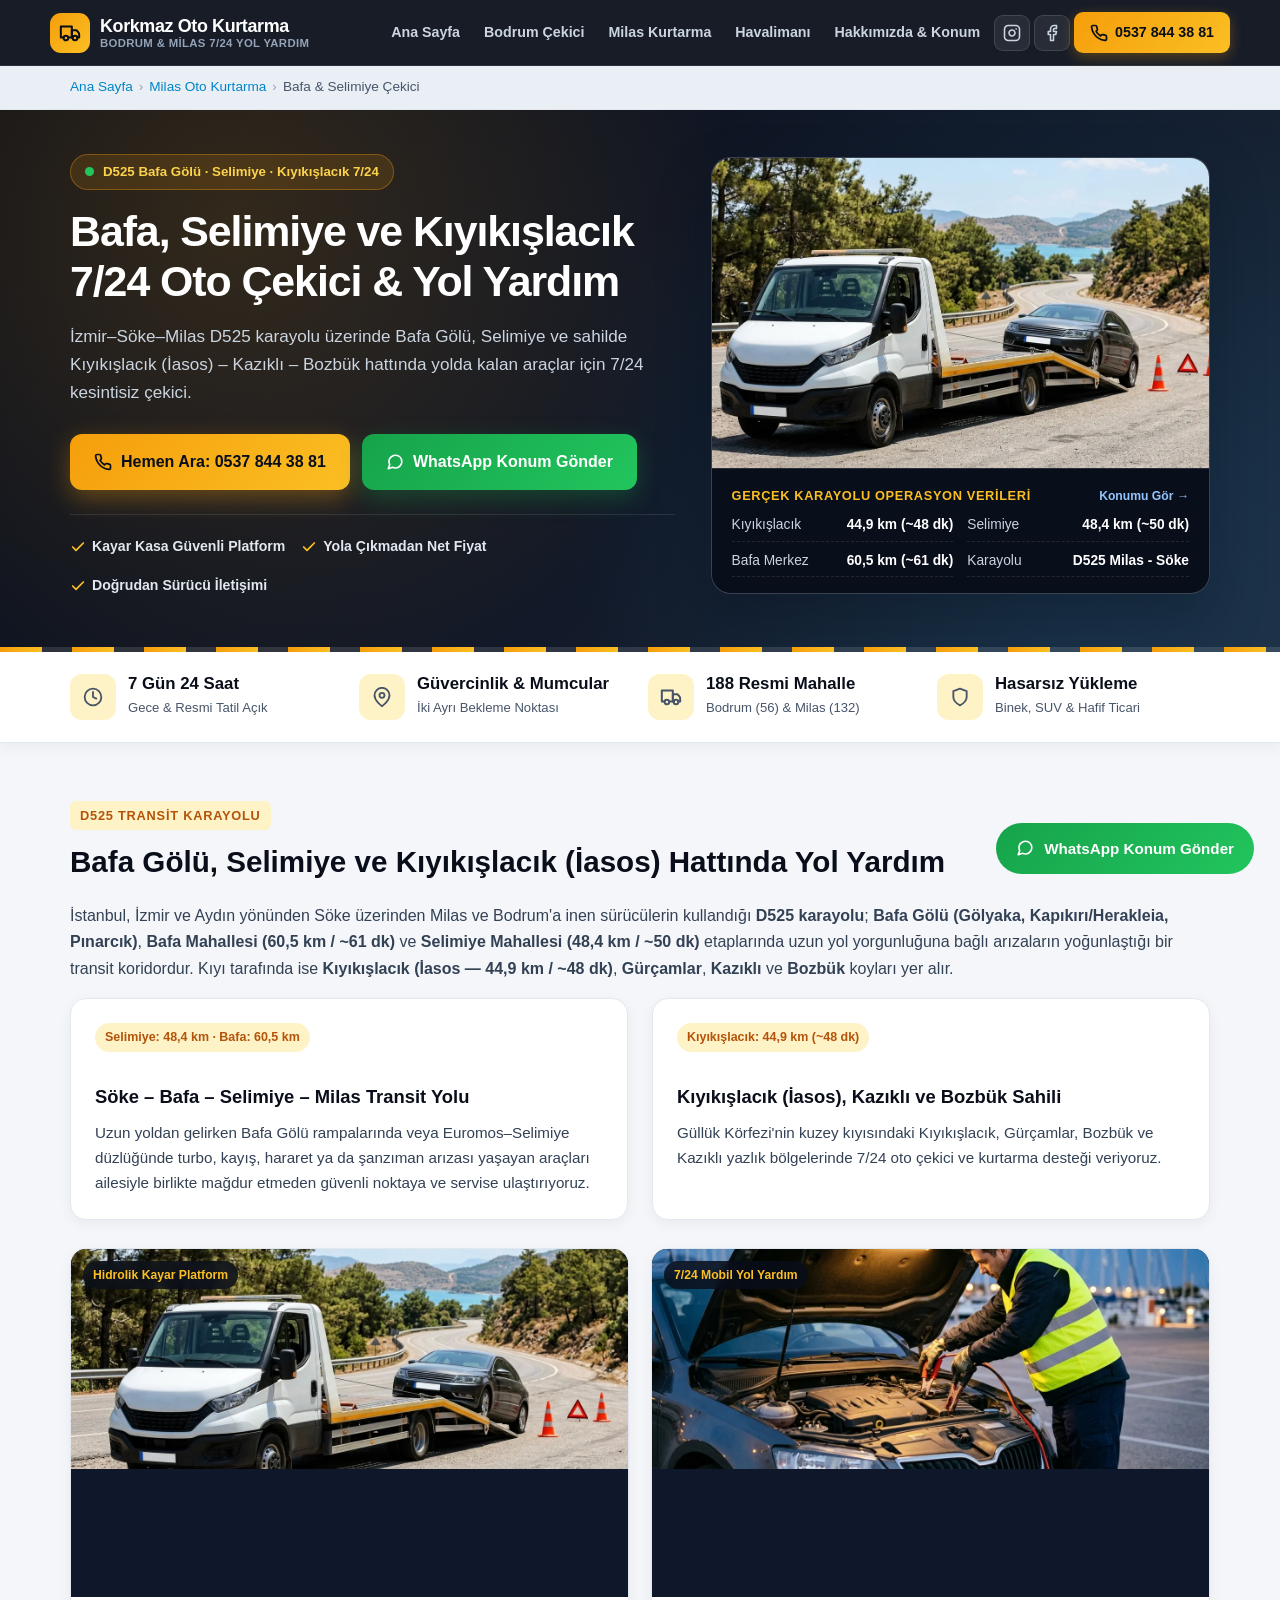
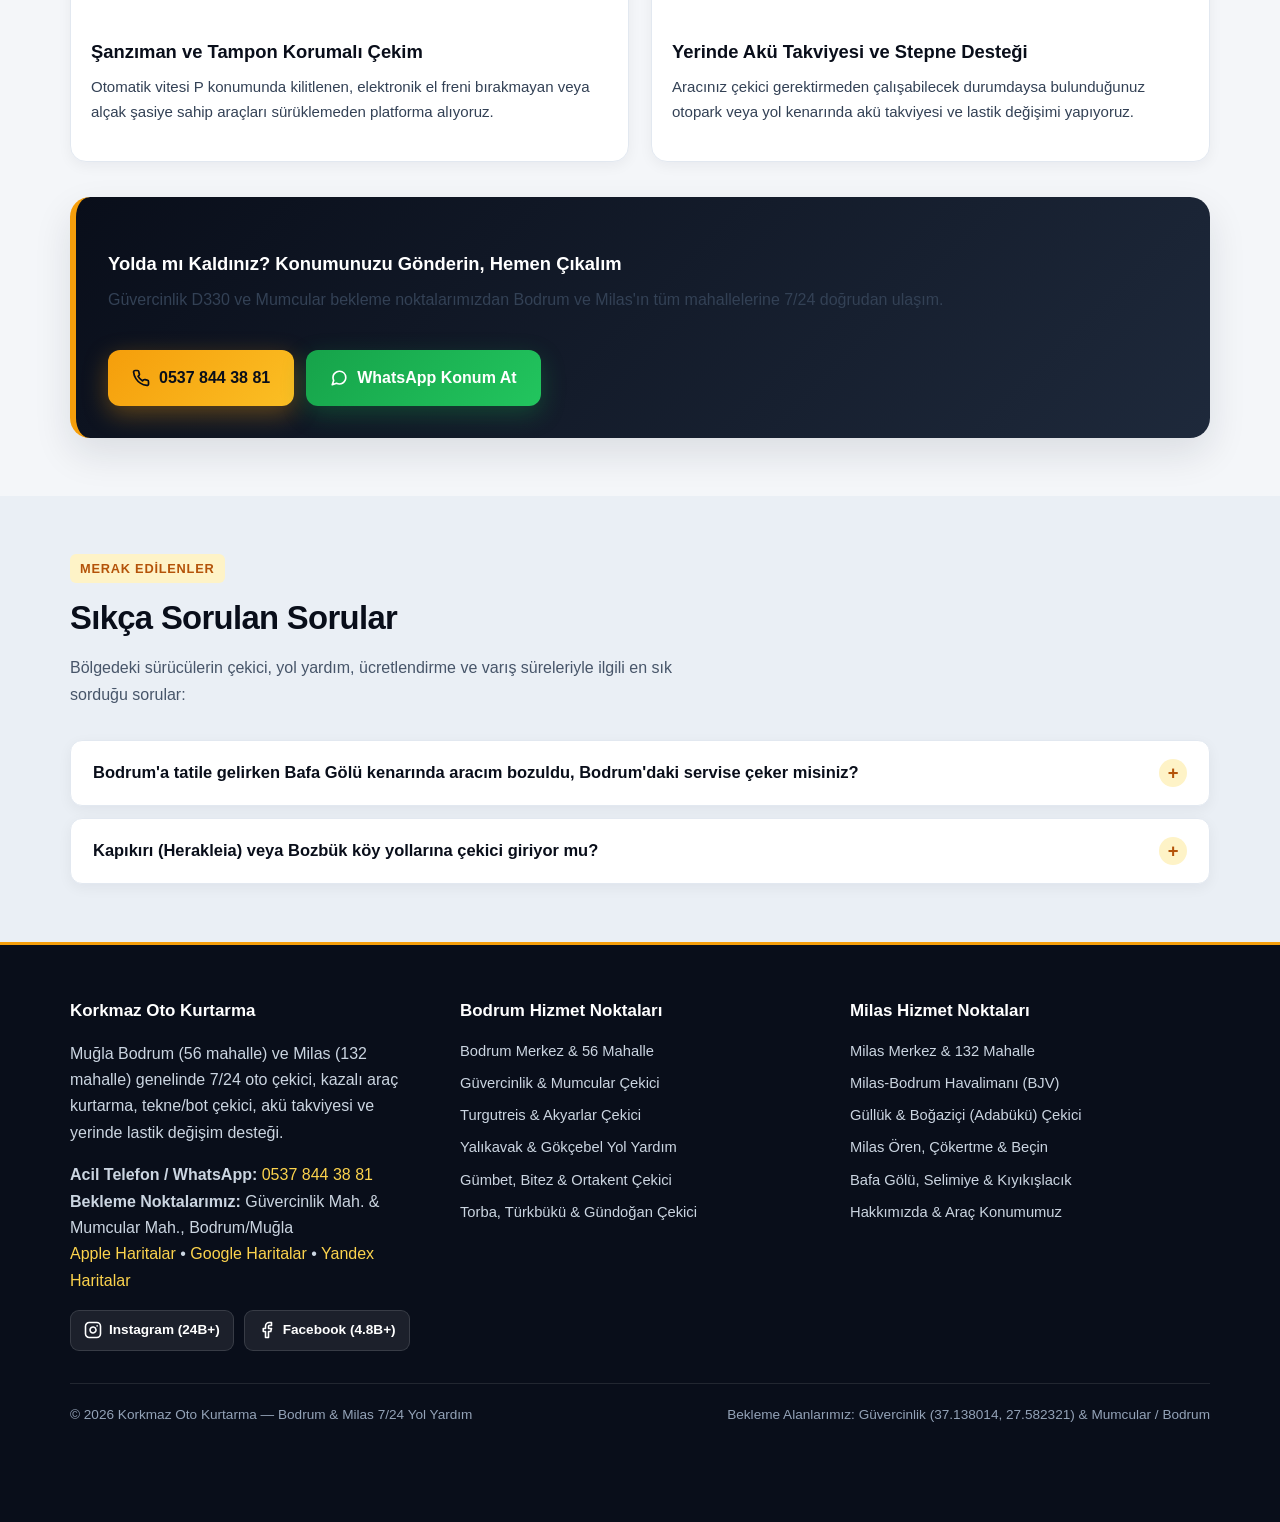
==== commit b4e80d79: "Add files via upload" ====
--- a/bafa-selimiye-cekici.html
+++ b/bafa-selimiye-cekici.html
@@ -210,8 +210,8 @@
         <div class="metric-box">
           <span class="metric-icon"><svg width="20" height="20" viewBox="0 0 24 24" fill="none" stroke="currentColor" stroke-width="2.2" stroke-linecap="round" stroke-linejoin="round" aria-hidden="true"><path d="M21 10c0 7-9 13-9 13s-9-6-9-13a9 9 0 0 1 18 0z"/><circle cx="12" cy="10" r="3"/></svg></span>
           <div>
-            <strong>Güvercinlik D330</strong>
-            <span>İki İlçenin Tam Ortasında</span>
+            <strong>Güvercinlik &amp; Mumcular</strong>
+            <span>İki Ayrı Bekleme Noktası</span>
           </div>
         </div>
         <div class="metric-box">
@@ -277,7 +277,7 @@
 <div class="cta-banner">
   <div>
     <h3>Yolda mı Kaldınız? Konumunuzu Gönderin, Hemen Çıkalım</h3>
-    <p>Güvercinlik D330 merkez noktamızdan Bodrum ve Milas'ın tüm mahallelerine 7/24 doğrudan ulaşım.</p>
+    <p>Güvercinlik D330 ve Mumcular bekleme noktalarımızdan Bodrum ve Milas'ın tüm mahallelerine 7/24 doğrudan ulaşım.</p>
   </div>
   <div class="cta-group">
     <a href="tel:+905378443881" class="btn btn-call"><svg width="18" height="18" viewBox="0 0 24 24" fill="none" stroke="currentColor" stroke-width="2.3" stroke-linecap="round" stroke-linejoin="round" aria-hidden="true"><path d="M22 16.92v3a2 2 0 0 1-2.18 2 19.79 19.79 0 0 1-8.63-3.07 19.5 19.5 0 0 1-6-6 19.79 19.79 0 0 1-3.07-8.67A2 2 0 0 1 4.11 2h3a2 2 0 0 1 2 1.72c.12.96.36 1.9.7 2.81a2 2 0 0 1-.45 2.11L8.09 9.91a16 16 0 0 0 6 6l1.27-1.27a2 2 0 0 1 2.11-.45c.91.34 1.85.58 2.81.7A2 2 0 0 1 22 16.92z"/></svg> 0537 844 38 81</a>
@@ -312,7 +312,7 @@
           <h3>Korkmaz Oto Kurtarma</h3>
           <p>Muğla Bodrum (56 mahalle) ve Milas (132 mahalle) genelinde 7/24 oto çekici, kazalı araç kurtarma, tekne/bot çekici, akü takviyesi ve yerinde lastik değişim desteği.</p>
           <p><strong>Acil Telefon / WhatsApp:</strong> <a href="tel:+905378443881">0537 844 38 81</a><br>
-          <strong>Merkez Noktamız:</strong> Güvercinlik Mah., 48450 Bodrum/Muğla<br>
+          <strong>Bekleme Noktalarımız:</strong> Güvercinlik Mah. &amp; Mumcular Mah., Bodrum/Muğla<br>
           <a href="https://maps.apple.com/?ll=37.138014,27.582321&q=Korkmaz+Oto+Kurtarma" target="_blank" rel="noopener">Apple Haritalar</a> &bull; <a href="https://www.google.com/maps?q=37.138014,27.582321" target="_blank" rel="noopener">Google Haritalar</a> &bull; <a href="https://yandex.com.tr/harita/?pt=27.582321,37.138014&z=18&l=map" target="_blank" rel="noopener">Yandex Haritalar</a></p>
           <div class="footer-social-row">
             <a href="https://www.instagram.com/bodrum_korkmaz_oto_kurtarma/" target="_blank" rel="noopener" class="footer-social-btn"><svg width="18" height="18" viewBox="0 0 24 24" fill="none" stroke="currentColor" stroke-width="2.1" stroke-linecap="round" stroke-linejoin="round" aria-hidden="true"><rect x="2" y="2" width="20" height="20" rx="5" ry="5"/><path d="M16 11.37A4 4 0 1 1 12.63 8 4 4 0 0 1 16 11.37z"/><line x1="17.5" y1="6.5" x2="17.51" y2="6.5"/></svg> Instagram (24B+)</a>
@@ -344,7 +344,7 @@
       </div>
       <div class="footer-bottom">
         <span>&copy; 2026 Korkmaz Oto Kurtarma — Bodrum &amp; Milas 7/24 Yol Yardım</span>
-        <span>Doğrulanmış Konum: 37.138014, 27.582321 (Güvercinlik / Bodrum)</span>
+        <span>Bekleme Alanlarımız: Güvercinlik (37.138014, 27.582321) &amp; Mumcular / Bodrum</span>
       </div>
     </div>
   </footer>
--- a/assets/style.css
+++ b/assets/style.css
@@ -27,6 +27,8 @@
 html {
   scroll-behavior: smooth;
   -webkit-text-size-adjust: 100%;
+  max-width: 100%;
+  overflow-x: clip;
 }
 
 body {
@@ -35,8 +37,10 @@
   color: var(--text);
   background: var(--bg);
   line-height: 1.65;
-  padding-bottom: 82px;
-  overflow-x: hidden;
+  padding-bottom: 86px;
+  width: 100%;
+  max-width: 100%;
+  overflow-x: clip;
 }
 
 @media (min-width: 920px) {
@@ -292,14 +296,16 @@
 
 .social-card {
   display: flex;
+  flex-wrap: wrap;
   align-items: center;
   justify-content: space-between;
-  gap: 16px;
-  padding: 22px 24px;
+  gap: 14px;
+  padding: 20px;
   border-radius: var(--radius);
   color: #fff !important;
   text-decoration: none !important;
   box-shadow: var(--shadow-sm);
+  max-width: 100%;
   transition: transform 0.25s cubic-bezier(0.22, 1, 0.36, 1), box-shadow 0.25s ease;
 }
 
@@ -319,12 +325,18 @@
 .social-card-left {
   display: flex;
   align-items: center;
-  gap: 14px;
+  gap: 12px;
+  min-width: 0;
+  flex: 1 1 200px;
+}
+
+.social-card-left > div {
+  min-width: 0;
 }
 
 .social-icon-box {
-  width: 48px;
-  height: 48px;
+  width: 46px;
+  height: 46px;
   border-radius: 13px;
   background: rgba(255, 255, 255, 0.18);
   backdrop-filter: blur(6px);
@@ -336,8 +348,10 @@
 
 .social-card strong {
   display: block;
-  font-size: 1.06rem;
+  font-size: 1.02rem;
   letter-spacing: -0.01em;
+  overflow-wrap: anywhere;
+  word-break: break-word;
 }
 
 .social-card span {
@@ -1270,21 +1284,23 @@
   position: fixed;
   bottom: 0;
   left: 0;
-  right: 0;
+  width: 100%;
+  max-width: 100vw;
   z-index: 95;
   background: rgba(9, 14, 26, 0.97);
   backdrop-filter: blur(10px);
-  padding: 10px 12px;
+  padding: 9px 10px calc(9px + env(safe-area-inset-bottom, 0px));
   display: grid;
-  grid-template-columns: 1fr 1fr;
-  gap: 10px;
+  grid-template-columns: minmax(0, 1fr) minmax(0, 1fr);
+  gap: 8px;
   box-shadow: 0 -6px 22px rgba(0, 0, 0, 0.32);
   border-top: 2px solid var(--amber);
 }
 
 .mobile-sticky-bar a {
-  padding: 13px 10px;
-  font-size: 0.95rem;
+  min-width: 0;
+  padding: 12px 8px;
+  font-size: 0.9rem;
   border-radius: 10px;
   text-align: center;
   font-weight: 800;
@@ -1292,7 +1308,87 @@
   display: inline-flex;
   align-items: center;
   justify-content: center;
-  gap: 7px;
+  gap: 6px;
+  white-space: nowrap;
+}
+
+/* Mobile Strict Zero-Overflow Lock (< 680px) */
+@media (max-width: 680px) {
+  .container {
+    padding: 0 14px;
+  }
+  .hero-grid > *,
+  .grid-2 > *,
+  .grid-3 > *,
+  .service-grid > *,
+  .steps-grid > *,
+  .social-grid > *,
+  .metric-grid > *,
+  .footer-grid > * {
+    min-width: 0;
+    max-width: 100%;
+  }
+  .grid-2,
+  .grid-3,
+  .service-grid,
+  .steps-grid,
+  .social-grid,
+  .footer-grid {
+    grid-template-columns: minmax(0, 1fr);
+  }
+  .metric-grid {
+    grid-template-columns: minmax(0, 1fr) minmax(0, 1fr);
+    gap: 12px;
+  }
+  .metric-icon {
+    width: 38px;
+    height: 38px;
+  }
+  .metric-box strong {
+    font-size: 0.92rem;
+  }
+  .metric-box span {
+    font-size: 0.75rem;
+  }
+  .stat-grid-mini {
+    grid-template-columns: minmax(0, 1fr);
+  }
+  .cta-group .btn {
+    width: 100%;
+    padding: 14px 14px;
+    font-size: 0.95rem;
+  }
+  .cta-banner {
+    padding: 22px 18px;
+  }
+  .brand {
+    min-width: 0;
+    flex: 1;
+    gap: 8px;
+  }
+  .brand-badge {
+    width: 34px;
+    height: 34px;
+  }
+  .brand-title {
+    font-size: 0.96rem;
+  }
+  .brand-sub {
+    font-size: 0.62rem;
+  }
+  .nav-toggle {
+    padding: 7px 10px;
+    font-size: 0.82rem;
+    flex-shrink: 0;
+  }
+  .social-card strong {
+    font-size: 0.86rem;
+  }
+  .data-table th,
+  .data-table td {
+    padding: 10px 10px;
+    font-size: 0.84rem;
+  }
 }
 
 @media (min-width: 920px) {
